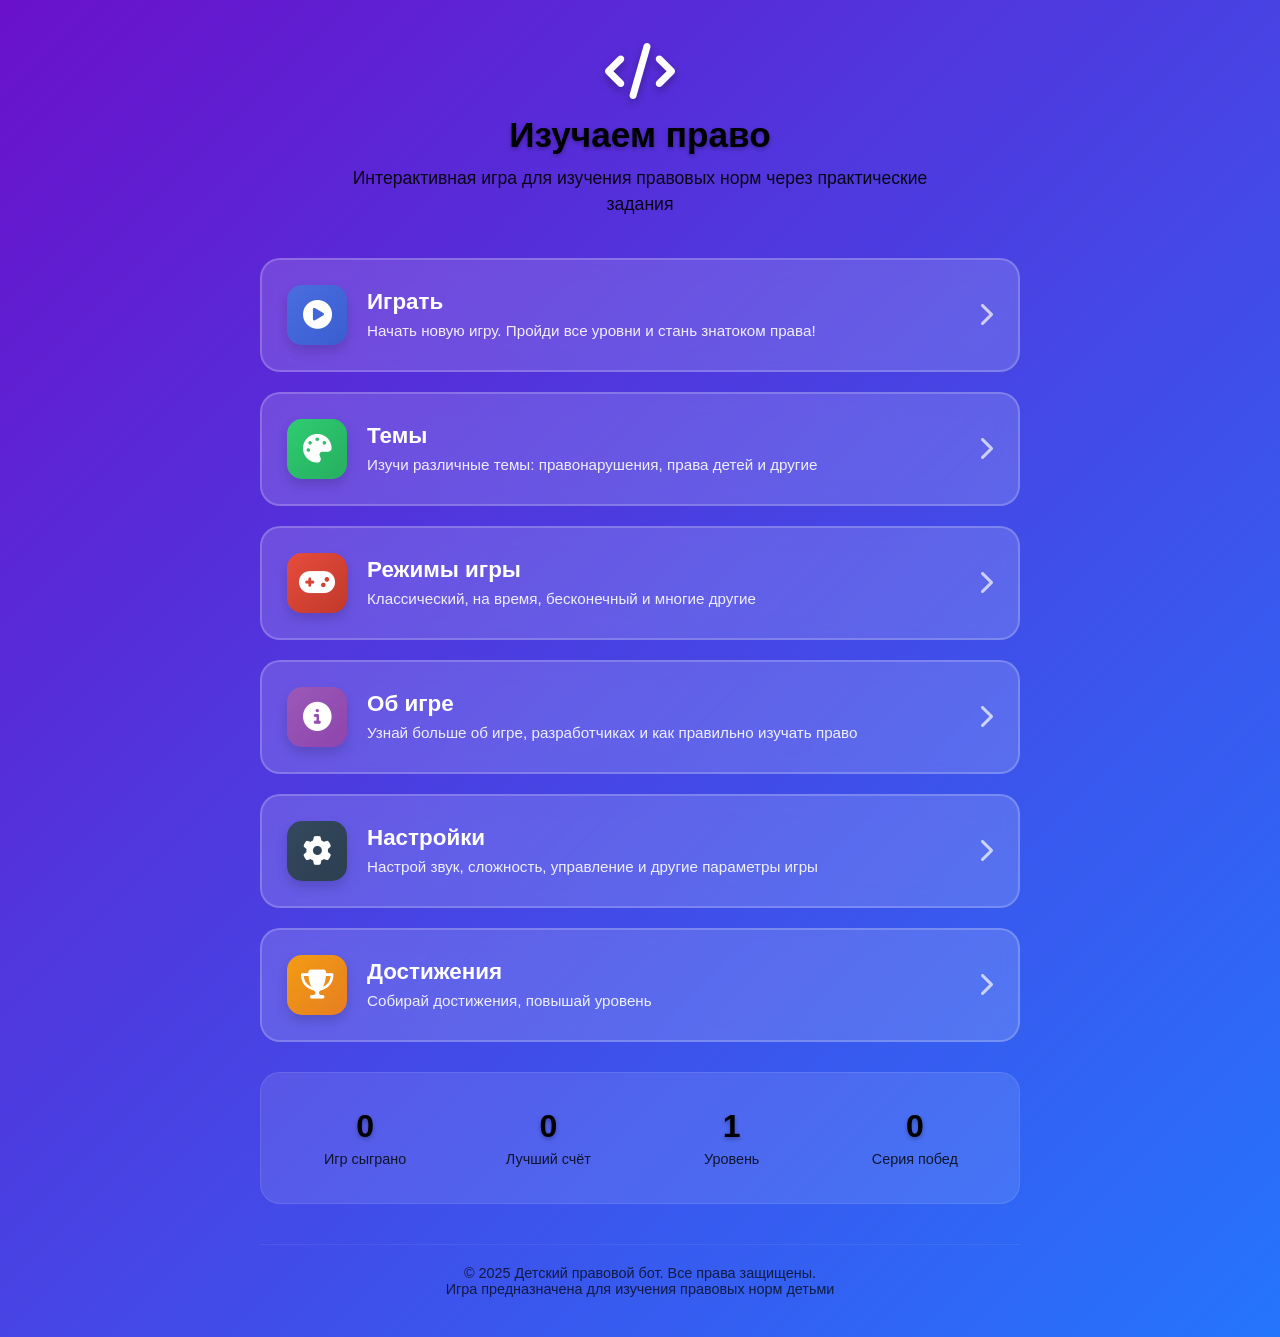
==== index.html @ 8e8e1dc5 "вроде объеденил стили" ====
<!DOCTYPE html>
<html lang="ru">
<head>
    <meta charset="UTF-8">
    <meta name="viewport" content="width=device-width, initial-scale=1.0">
    <title>Изучаем право - Главная</title>
    <link rel="stylesheet" href="https://cdnjs.cloudflare.com/ajax/libs/font-awesome/6.4.0/css/all.min.css">
    <link rel="stylesheet" href="styles.css">
</head>
<body>
    <div class="container">
        <div class="header">
            <div class="logo pulse">
                <i class="fas fa-code"></i>
            </div>
            <h1>Изучаем право</h1>
            <p>Интерактивная игра для изучения правовых норм через практические задания</p>
        </div>

        <div class="menu">
            <a href="game.html" class="menu-btn">
                <div class="btn-icon">
                    <i class="fas fa-play-circle"></i>
                </div>
                <div class="btn-content">
                    <span class="btn-title">Играть</span>
                    <span class="btn-description">Начать новую игру. Пройди все уровни и стань знатоком права!</span>
                </div>
                <div class="btn-arrow">
                    <i class="fas fa-chevron-right"></i>
                </div>
            </a>
            
            <a href=".html" class="menu-btn">
                <div class="btn-icon" style="background: linear-gradient(135deg, #2ecc71, #27ae60);">
                    <i class="fas fa-palette"></i>
                </div>
                <div class="btn-content">
                    <span class="btn-title">Темы</span>
                    <span class="btn-description">Изучи различные темы: правонарушения, права детей и другие</span>
                </div>
                <div class="btn-arrow">
                    <i class="fas fa-chevron-right"></i>
                </div>
            </a>
            
            <a href=".html" class="menu-btn">
                <div class="btn-icon" style="background: linear-gradient(135deg, #e74c3c, #c0392b);">
                    <i class="fas fa-gamepad"></i>
                </div>
                <div class="btn-content">
                    <span class="btn-title">Режимы игры</span>
                    <span class="btn-description">Классический, на время, бесконечный и многие другие</span>
                </div>
                <div class="btn-arrow">
                    <i class="fas fa-chevron-right"></i>
                </div>
            </a>
            
            <a href=".html" class="menu-btn">
                <div class="btn-icon" style="background: linear-gradient(135deg, #9b59b6, #8e44ad);">
                    <i class="fas fa-info-circle"></i>
                </div>
                <div class="btn-content">
                    <span class="btn-title">Об игре</span>
                    <span class="btn-description">Узнай больше об игре, разработчиках и как правильно изучать право</span>
                </div>
                <div class="btn-arrow">
                    <i class="fas fa-chevron-right"></i>
                </div>
            </a>
            
            <a href=".html" class="menu-btn">
                <div class="btn-icon" style="background: linear-gradient(135deg, #34495e, #2c3e50);">
                    <i class="fas fa-cog"></i>
                </div>
                <div class="btn-content">
                    <span class="btn-title">Настройки</span>
                    <span class="btn-description">Настрой звук, сложность, управление и другие параметры игры</span>
                </div>
                <div class="btn-arrow">
                    <i class="fas fa-chevron-right"></i>
                </div>
            </a>
            
            <a href=".html" class="menu-btn">
                <div class="btn-icon" style="background: linear-gradient(135deg, #f39c12, #e67e22);">
                    <i class="fas fa-trophy"></i>
                </div>
                <div class="btn-content">
                    <span class="btn-title">Достижения</span>
                    <span class="btn-description">Собирай достижения, повышай уровень</span>
                </div>
                <div class="btn-arrow">
                    <i class="fas fa-chevron-right"></i>
                </div>
            </a>
        </div>
                
        <div class="user-stats">
            <div class="stat-item">
                <span class="stat-number" id="totalGames">0</span>
                <span class="stat-label">Игр сыграно</span>
            </div>
            <div class="stat-item">
                <span class="stat-number" id="bestScore">0</span>
                <span class="stat-label">Лучший счёт</span>
            </div>
            <div class="stat-item">
                <span class="stat-number" id="level">1</span>
                <span class="stat-label">Уровень</span>
            </div>
            <div class="stat-item">
                <span class="stat-number" id="streak">0</span>
                <span class="stat-label">Серия побед</span>
            </div>
        </div>

        <div class="footer">
            <p>© 2025 Детский правовой бот. Все права защищены.</p>
            <p>Игра предназначена для изучения правовых норм детьми</p>
        </div>
    </div>

    <script>
        document.addEventListener('DOMContentLoaded', function() {
            // Загрузка статистики из localStorage
            const totalGames = localStorage.getItem('totalGames') || 0;
            const bestScore = localStorage.getItem('bestScore') || 0;
            const level = localStorage.getItem('level') || 1;
            const streak = localStorage.getItem('streak') || 0;
            
            document.getElementById('totalGames').textContent = totalGames;
            document.getElementById('bestScore').textContent = bestScore;
            document.getElementById('level').textContent = level;
            document.getElementById('streak').textContent = streak;

            const menuBtns = document.querySelectorAll('.menu-btn');
            menuBtns.forEach(btn => {
                btn.addEventListener('click', function(e) {
                    this.style.transform = 'scale(0.98)';
                    setTimeout(() => {
                        this.style.transform = '';
                    }, 200);
                });
            });
            
            // Плавное появление элементов
            const animateOnScroll = () => {
                const elements = document.querySelectorAll('.menu-btn, .stat-item');
                elements.forEach((element, index) => {
                    const elementTop = element.getBoundingClientRect().top;
                    const elementVisible = 150;
                    
                    if (elementTop < window.innerHeight - elementVisible) {
                        element.style.opacity = "1";
                        element.style.transform = "translateY(0)";
                    }
                });
            };
            
            // Изначально скрываем элементы
            const menuItems = document.querySelectorAll('.menu-btn, .stat-item');
            menuItems.forEach(item => {
                item.style.opacity = "0";
                item.style.transform = "translateY(20px)";
                item.style.transition = "opacity 0.6s ease, transform 0.6s ease";
            });
            
            window.addEventListener("scroll", animateOnScroll);
            // Первый запуск
            animateOnScroll();
            
            // Запускаем анимацию через небольшое время для гарантии отображения
            setTimeout(animateOnScroll, 100);
            
            // Добавляем интерактивность для статистики
            const statItems = document.querySelectorAll('.stat-item');
            statItems.forEach(item => {
                item.addEventListener('click', function() {
                    const label = this.querySelector('.stat-label').textContent;
                    const value = this.querySelector('.stat-number').textContent;
                    
                    // Временное уведомление
                    const originalBg = this.style.background;
                    this.style.background = 'rgba(255, 255, 255, 0.3)';
                    
                    setTimeout(() => {
                        this.style.background = originalBg;
                    }, 300);
                });
            });
            
            // Имитация загрузки данных
            setTimeout(() => {
                // Обновляем статистику, если есть сохранённые данные
                const savedData = JSON.parse(localStorage.getItem('gameData') || '{}');
                if (savedData.totalGames) {
                    document.getElementById('totalGames').textContent = savedData.totalGames;
                }
                if (savedData.bestScore) {
                    document.getElementById('bestScore').textContent = savedData.bestScore;
                }
            }, 500);
        });
    </script>
</body>
</html>
---- styles.css ----
* {
    margin: 0;
    padding: 0;
    box-sizing: border-box;
    -webkit-tap-highlight-color: transparent;
}

body {
    background: linear-gradient(135deg, #6a11cb 0%, #2575fc 100%);
    min-height: 100vh;
    font-family: 'Segoe UI', Tahoma, Geneva, Verdana, sans-serif;
    overflow-x: hidden;
    touch-action: manipulation;
}

.main-body {
    color: white;
    padding: 20px;
}

.game-body {
    color: #333;
}

.container {
    max-width: 800px;
    margin: 0 auto;
    padding: 20px;
    width: 100%;
    animation: fadeIn 0.8s ease-out;
}

.game-container {
    background: white;
    border-radius: 20px;
    padding: 20px;
    padding-bottom: 100px;
    position: relative;
    min-height: 100vh;
}

@media (min-width: 768px) {
    .game-container {
        max-width: 800px;
        margin: 20px auto;
        min-height: auto;
        box-shadow: 0 10px 30px rgba(0,0,0,0.2);
        padding: 30px;
        padding-bottom: 100px;
    }
    
    .container {
        padding: 20px;
    }
}

.header {
    text-align: center;
    margin-bottom: 40px;
    padding-top: 20px;
}

.game-header {
    margin-bottom: 20px;
    padding-bottom: 15px;
    border-bottom: 2px solid #e0e0e0;
}

.logo {
    font-size: 3.5rem;
    margin-bottom: 10px;
    color: white;
    text-shadow: 0 4px 8px rgba(0,0,0,0.3);
}

.header h1 {
    font-size: 2.2rem;
    margin-bottom: 10px;
    text-shadow: 0 2px 4px rgba(0,0,0,0.3);
}

.game-header h1 {
    color: #2c3e50;
    margin-bottom: 8px;
    font-size: 1.6rem;
    display: flex;
    align-items: center;
    justify-content: center;
    gap: 10px;
    text-shadow: none;
}

.header p {
    font-size: 1.1rem;
    opacity: 0.9;
    max-width: 600px;
    margin: 0 auto;
    line-height: 1.5;
}

.subtitle {
    font-size: 1.1rem;
    opacity: 0.9;
    max-width: 600px;
    margin: 0 auto;
    line-height: 1.5;
}

.menu {
    display: grid;
    gap: 20px;
    margin: 30px 0;
}

.menu-btn {
    background: rgba(255, 255, 255, 0.15);
    backdrop-filter: blur(10px);
    border: 2px solid rgba(255, 255, 255, 0.2);
    border-radius: 20px;
    padding: 25px;
    display: flex;
    align-items: center;
    gap: 20px;
    cursor: pointer;
    transition: all 0.3s ease;
    color: white;
    text-decoration: none;
    text-align: left;
}

.menu-btn:hover {
    background: rgba(255, 255, 255, 0.25);
    transform: translateY(-5px);
    box-shadow: 0 10px 25px rgba(0,0,0,0.2);
    border-color: rgba(255, 255, 255, 0.4);
}

.menu-btn:active {
    transform: translateY(-2px);
}

.btn-icon {
    width: 60px;
    height: 60px;
    background: linear-gradient(135deg, #4a6ee0, #3a5ed0);
    border-radius: 15px;
    display: flex;
    align-items: center;
    justify-content: center;
    font-size: 1.8rem;
    flex-shrink: 0;
    box-shadow: 0 6px 12px rgba(0,0,0,0.15);
}

.btn-content {
    flex-grow: 1;
}

.btn-title {
    font-size: 1.4rem;
    font-weight: 600;
    margin-bottom: 5px;
    display: block;
}

.btn-description {
    font-size: 0.95rem;
    opacity: 0.9;
    line-height: 1.4;
}

.btn-arrow {
    font-size: 1.5rem;
    opacity: 0.7;
    transition: transform 0.3s;
}

.menu-btn:hover .btn-arrow {
    transform: translateX(5px);
    opacity: 1;
}

.user-stats {
    background: rgba(255, 255, 255, 0.1);
    border-radius: 20px;
    padding: 20px;
    margin: 30px 0;
    display: grid;
    grid-template-columns: repeat(auto-fit, minmax(150px, 1fr));
    gap: 15px;
    border: 1px solid rgba(255, 255, 255, 0.1);
}

.stats {
    display: flex;
    justify-content: space-between;
    background: linear-gradient(135deg, #667eea 0%, #764ba2 100%);
    color: white;
    padding: 15px;
    border-radius: 12px;
    margin-bottom: 20px;
    box-shadow: 0 4px 12px rgba(0,0,0,0.1);
}

.stat-item {
    text-align: center;
    flex: 1;
    padding: 15px;
}

.game-stats .stat-item {
    padding: 0;
}

.stat-number {
    font-size: 2rem;
    font-weight: bold;
    display: block;
    margin-bottom: 5px;
    text-shadow: 0 2px 4px rgba(0,0,0,0.3);
}

.game-stats .number {
    font-size: 1.5rem;
    font-weight: bold;
    display: block;
}

.stat-label {
    font-size: 0.9rem;
    opacity: 0.8;
}

.game-stats .label {
    font-size: 0.9rem;
    opacity: 0.8;
}

.question-block {
    background: #f8f9fa;
    padding: 20px;
    border-radius: 15px;
    margin-bottom: 20px;
    border: 2px solid #e0e0e0;
    min-height: 250px;
}

.question-text {
    font-size: 1.2rem;
    margin-bottom: 25px;
    line-height: 1.4;
    color: #2c3e50;
    font-weight: 600;
}

.options-container {
    display: flex;
    flex-direction: column;
    gap: 12px;
}

.option-btn {
    background: white;
    border: 2px solid #ddd;
    border-radius: 12px;
    padding: 16px;
    cursor: pointer;
    transition: all 0.2s;
    display: flex;
    align-items: center;
    gap: 12px;
    font-size: 1rem;
    text-align: left;
    width: 100%;
}

.option-btn:active {
    transform: scale(0.98);
}

.option-btn.selected {
    border-color: #2ecc71;
    background: #e8f8ef;
}

.option-number {
    background: #4a6ee0;
    color: white;
    width: 32px;
    height: 32px;
    border-radius: 50%;
    display: flex;
    align-items: center;
    justify-content: center;
    font-weight: bold;
    flex-shrink: 0;
}

.checkbox {
    width: 24px;
    height: 24px;
    border: 2px solid #4a6ee0;
    border-radius: 6px;
    display: flex;
    align-items: center;
    justify-content: center;
    flex-shrink: 0;
}

.checkbox.checked::after {
    content: '✓';
    color: #4a6ee0;
    font-weight: bold;
}

.matching-container {
    display: flex;
    flex-direction: column;
    gap: 15px;
    margin: 20px 0;
}

.matching-row {
    display: flex;
    align-items: center;
    gap: 10px;
    flex-wrap: wrap;
}

.matching-term {
    flex: 1;
    min-width: 130px;
    background: #4a6ee0;
    color: white;
    padding: 12px;
    border-radius: 10px;
    text-align: center;
    font-weight: bold;
}

.matching-select {
    flex: 1;
    min-width: 130px;
    padding: 12px;
    border: 2px solid #4a6ee0;
    border-radius: 10px;
    font-size: 0.95rem;
    background: white;
}

.sequence-container {
    display: flex;
    flex-direction: column;
    gap: 10px;
    margin: 20px 0;
}

.sequence-item {
    background: white;
    border: 2px solid #f39c12;
    border-radius: 12px;
    padding: 15px;
    display: flex;
    align-items: center;
    gap: 15px;
    font-size: 1rem;
}

.seq-buttons {
    display: flex;
    gap: 8px;
    margin-left: auto;
}

.seq-btn {
    width: 36px;
    height: 36px;
    border: none;
    border-radius: 50%;
    background: #4a6ee0;
    color: white;
    font-size: 1rem;
    cursor: pointer;
}

.seq-btn:disabled {
    background: #ddd;
    cursor: not-allowed;
}

.code-blanks {
    background: #f5f5f5;
    border-radius: 12px;
    padding: 20px;
    margin: 20px 0;
    border: 2px dashed #4a6ee0;
    font-family: 'Courier New', monospace;
    font-size: 1rem;
    line-height: 1.6;
}

.blank {
    display: inline-block;
    min-width: 80px;
    padding: 6px 10px;
    margin: 0 4px;
    border: 2px dashed #999;
    border-radius: 6px;
    background: white;
    cursor: pointer;
    text-align: center;
    font-weight: 500;
}

.blank.filled {
    border: 2px solid #4a6ee0;
    background: #f0f4ff;
}

.blank-options {
    display: flex;
    flex-wrap: wrap;
    gap: 8px;
    margin-top: 20px;
}

.blank-option {
    padding: 10px 18px;
    background: white;
    border: 2px solid #4a6ee0;
    border-radius: 20px;
    cursor: pointer;
    font-size: 0.95rem;
}

.blank-option.used {
    opacity: 0.5;
    cursor: not-allowed;
}

.code-block {
    font-family: 'Courier New', monospace;
    background: #2c3e50;
    color: #ecf0f1;
    padding: 15px;
    border-radius: 8px;
    margin: 20px 0;
    overflow-x: auto;
    line-height: 1.5;
    font-size: 0.95rem;
}

.code-line {
    padding: 4px 8px;
    margin: 2px 0;
    border-radius: 4px;
    font-family: 'Courier New', monospace;
    cursor: pointer;
}

.code-line.selected {
    background: rgba(231, 76, 60, 0.2);
    border-left: 3px solid #e74c3c;
}
.program-blocks {
    display: grid;
    grid-template-columns: repeat(auto-fill, minmax(180px, 1fr));
    gap: 12px;
    margin: 20px 0;
}

.program-block {
    background: white;
    border: 2px solid #9b59b6;
    border-radius: 12px;
    padding: 15px;
    cursor: pointer;
    text-align: center;
    font-family: 'Courier New', monospace;
    font-size: 0.9rem;
    transition: all 0.2s;
}

.program-block.selected {
    border-color: #2ecc71;
    background: #e8f8ef;
}

.program-area {
    min-height: 120px;
    border: 2px dashed #9b59b6;
    border-radius: 12px;
    padding: 15px;
    margin-top: 15px;
    display: flex;
    flex-wrap: wrap;
    gap: 10px;
    align-items: flex-start;
}

.controls {
    position: fixed;
    bottom: 0;
    left: 0;
    right: 0;
    background: white;
    padding: 15px 20px;
    display: flex;
    gap: 12px;
    box-shadow: 0 -5px 20px rgba(0,0,0,0.15);
    z-index: 1000;
    border-top-left-radius: 16px;
    border-top-right-radius: 16px;
}

.btn {
    padding: 16px 24px;
    border: none;
    border-radius: 12px;
    font-size: 1rem;
    font-weight: 600;
    cursor: pointer;
    transition: all 0.2s;
    display: flex;
    align-items: center;
    justify-content: center;
    gap: 8px;
    flex: 1;
}

.btn:active {
    transform: scale(0.98);
}

.btn-check {
    background: linear-gradient(135deg, #4a6ee0, #3a5ed0);
    color: white;
}

.btn-next {
    background: linear-gradient(135deg, #2ecc71, #27ae60);
    color: white;
}

.btn-hint {
    background: linear-gradient(135deg, #f39c12, #e67e22);
    color: white;
}

.result-message {
    position: fixed;
    top: 50%;
    left: 50%;
    transform: translate(-50%, -50%);
    background: rgba(0, 0, 0, 0.9);
    color: white;
    padding: 25px 35px;
    border-radius: 20px;
    font-size: 1.3rem;
    font-weight: bold;
    text-align: center;
    z-index: 2000;
    display: none;
    box-shadow: 0 10px 30px rgba(0,0,0,0.3);
    animation: popIn 0.3s ease-out;
}

.result-message.correct {
    background: linear-gradient(135deg, #2ecc71, #27ae60);
}

.result-message.incorrect {
    background: linear-gradient(135deg, #e74c3c, #c0392b);
}

.footer {
    text-align: center;
    margin-top: 40px;
    padding: 20px;
    font-size: 0.9rem;
    opacity: 0.7;
    border-top: 1px solid rgba(255, 255, 255, 0.1);
}

.language-selector {
    position: absolute;
    top: 20px;
    right: 20px;
}

.lang-btn {
    background: rgba(255, 255, 255, 0.1);
    border: 1px solid rgba(255, 255, 255, 0.2);
    color: white;
    padding: 8px 15px;
    border-radius: 10px;
    cursor: pointer;
    font-size: 0.9rem;
    transition: all 0.3s;
}

.lang-btn:hover {
    background: rgba(255, 255, 255, 0.2);
}

@keyframes fadeIn {
    from { opacity: 0; transform: translateY(20px); }
    to { opacity: 1; transform: translateY(0); }
}

@keyframes pulse {
    0% { transform: scale(1); }
    50% { transform: scale(1.05); }
    100% { transform: scale(1); }
}

@keyframes popIn {
    from {
        opacity: 0;
        transform: translate(-50%, -50%) scale(0.8);
    }
    to {
        opacity: 1;
        transform: translate(-50%, -50%) scale(1);
    }
}

.pulse {
    animation: pulse 2s infinite;
}

.fade-in {
    animation: fadeIn 0.4s ease-out;
}

@media (max-width: 768px) {
    .container {
        padding: 10px;
    }
    
    .game-container {
        padding-bottom: 120px;
    }
    
    .header h1 {
        font-size: 1.8rem;
    }
    
    .menu-btn {
        padding: 20px;
        flex-direction: column;
        text-align: center;
        gap: 15px;
    }
    
    .btn-icon {
        width: 70px;
        height: 70px;
        font-size: 2rem;
    }
    
    .btn-content {
        text-align: center;
    }
    
    .btn-arrow {
        display: none;
    }
    
    .user-stats {
        grid-template-columns: 1fr;
    }
    
    .language-selector {
        position: relative;
        top: 0;
        right: 0;
        text-align: center;
        margin-bottom: 20px;
    }
    
    .controls {
        padding: 12px 15px;
    }
    
    .btn {
        padding: 14px 20px;
        font-size: 0.95rem;
    }
    
    .matching-row {
        flex-direction: column;
        align-items: stretch;
    }
    
    .matching-term, .matching-select {
        width: 100%;
    }
    
    @media (min-width: 768px) {
        .controls {
            position: fixed;
            bottom: 20px;
            left: 50%;
            transform: translateX(-50%);
            width: 90%;
            max-width: 760px;
            border-radius: 16px;
        }
    }
}

@media (max-width: 480px) {
    .header h1 {
        font-size: 1.5rem;
    }
    
    .menu-btn {
        padding: 15px;
    }
    
    .btn-icon {
        width: 60px;
        height: 60px;
        font-size: 1.5rem;
    }
    
    .controls {
        flex-direction: column;
        gap: 10px;
        padding: 15px;
    }
    
    .btn {
        width: 100%;
    }
}
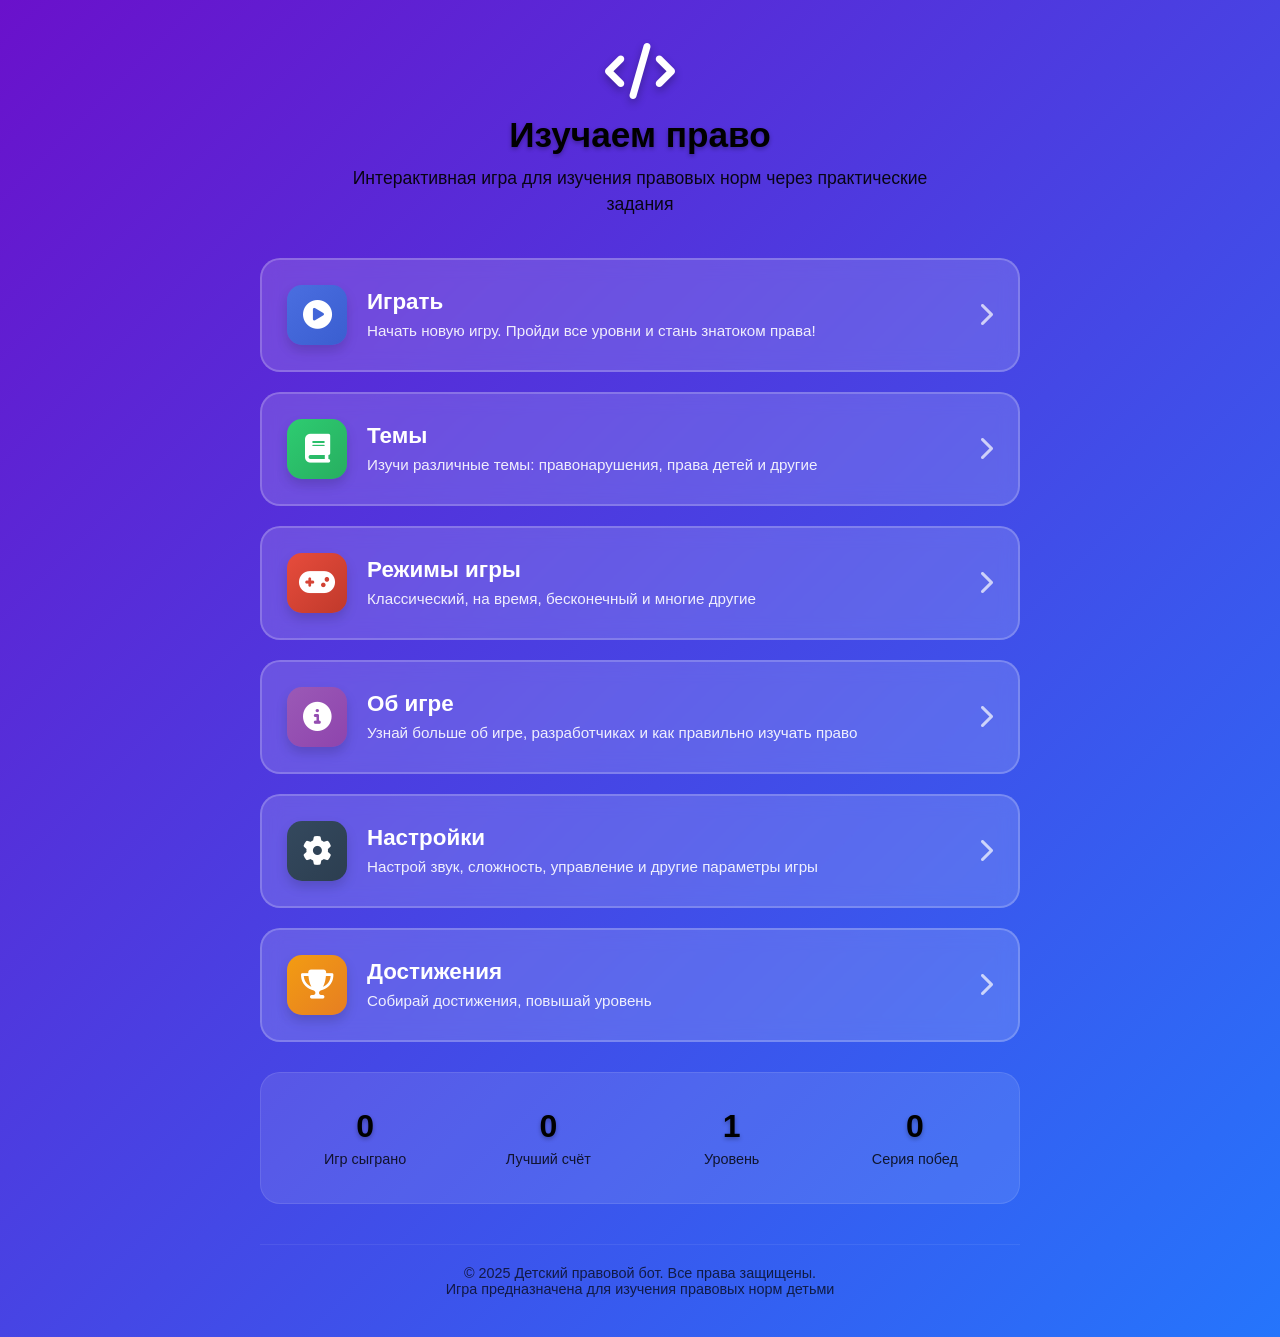
==== commit c9f0e2a7: "icon" ====
--- a/index.html
+++ b/index.html
@@ -33,7 +33,7 @@
             
             <a href=".html" class="menu-btn">
                 <div class="btn-icon" style="background: linear-gradient(135deg, #2ecc71, #27ae60);">
-                    <i class="fas fa-palette"></i>
+                    <i class="fas fa-book"></i>
                 </div>
                 <div class="btn-content">
                     <span class="btn-title">Темы</span>
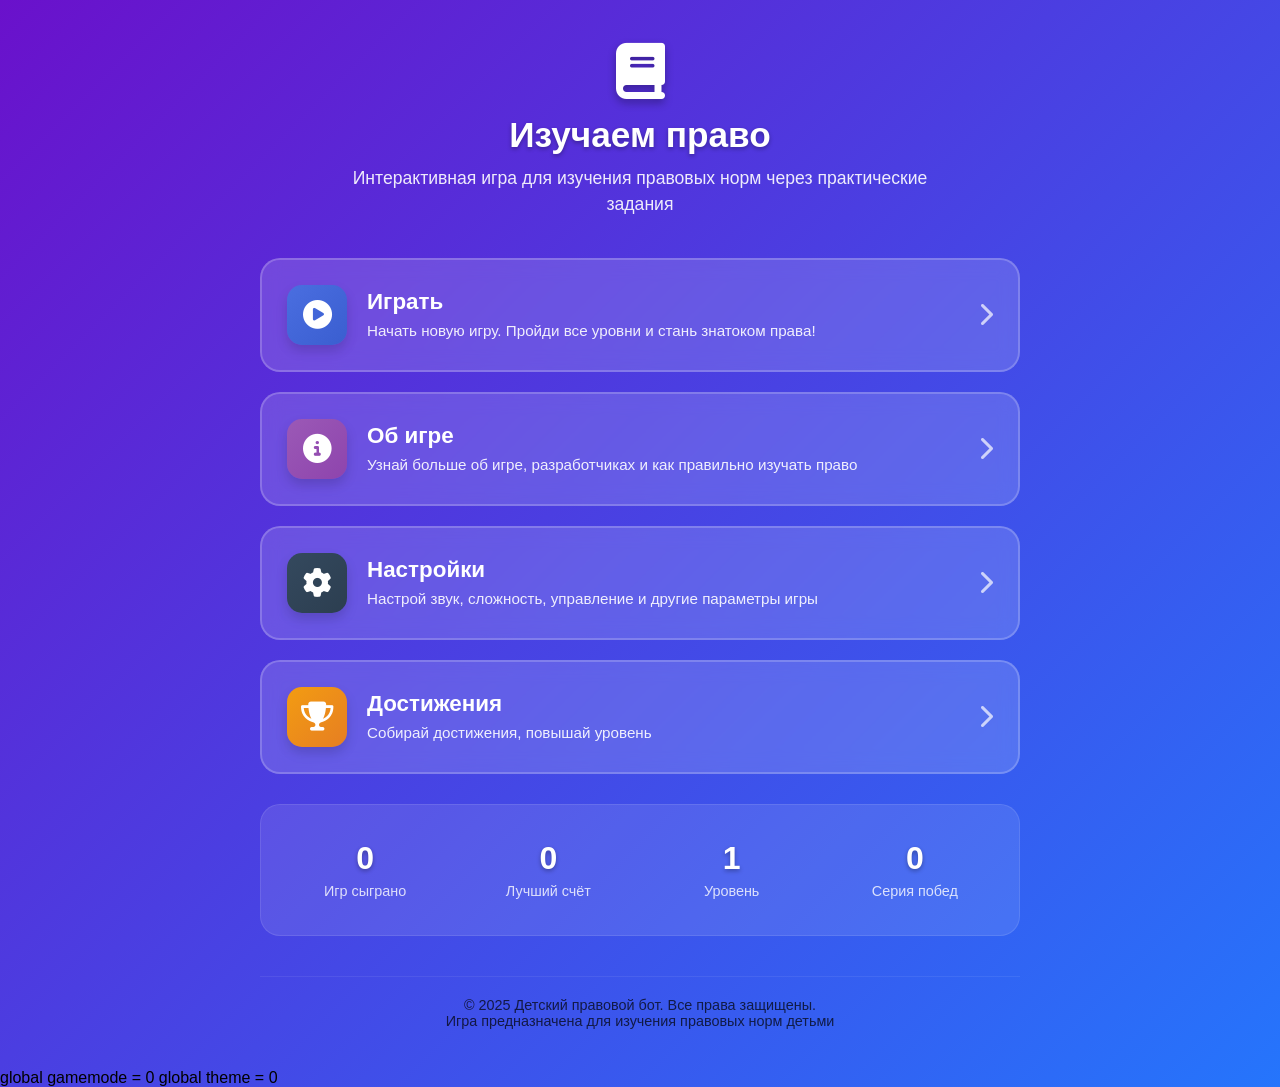
==== commit 80b77d16: "x" ====
--- a/index.html
+++ b/index.html
@@ -11,14 +11,14 @@
     <div class="container">
         <div class="header">
             <div class="logo pulse">
-                <i class="fas fa-code"></i>
+                <i class="fas fa-book"></i>
             </div>
             <h1>Изучаем право</h1>
             <p>Интерактивная игра для изучения правовых норм через практические задания</p>
         </div>
 
         <div class="menu">
-            <a href="game.html" class="menu-btn">
+            <a href="gamemode.html" class="menu-btn">
                 <div class="btn-icon">
                     <i class="fas fa-play-circle"></i>
                 </div>
@@ -30,33 +30,7 @@
                     <i class="fas fa-chevron-right"></i>
                 </div>
             </a>
-            
-            <a href=".html" class="menu-btn">
-                <div class="btn-icon" style="background: linear-gradient(135deg, #2ecc71, #27ae60);">
-                    <i class="fas fa-book"></i>
-                </div>
-                <div class="btn-content">
-                    <span class="btn-title">Темы</span>
-                    <span class="btn-description">Изучи различные темы: правонарушения, права детей и другие</span>
-                </div>
-                <div class="btn-arrow">
-                    <i class="fas fa-chevron-right"></i>
-                </div>
-            </a>
-            
-            <a href=".html" class="menu-btn">
-                <div class="btn-icon" style="background: linear-gradient(135deg, #e74c3c, #c0392b);">
-                    <i class="fas fa-gamepad"></i>
-                </div>
-                <div class="btn-content">
-                    <span class="btn-title">Режимы игры</span>
-                    <span class="btn-description">Классический, на время, бесконечный и многие другие</span>
-                </div>
-                <div class="btn-arrow">
-                    <i class="fas fa-chevron-right"></i>
-                </div>
-            </a>
-            
+
             <a href=".html" class="menu-btn">
                 <div class="btn-icon" style="background: linear-gradient(135deg, #9b59b6, #8e44ad);">
                     <i class="fas fa-info-circle"></i>
@@ -97,7 +71,7 @@
             </a>
         </div>
                 
-        <div class="user-stats">
+        <div class="user-stats" style="color: white;">
             <div class="stat-item">
                 <span class="stat-number" id="totalGames">0</span>
                 <span class="stat-label">Игр сыграно</span>
@@ -205,4 +179,7 @@
         });
     </script>
 </body>
-</html>+</html>
+
+global gamemode = 0
+global theme = 0
--- a/styles.css
+++ b/styles.css
@@ -74,6 +74,7 @@
 }
 
 .header h1 {
+    color: white;
     font-size: 2.2rem;
     margin-bottom: 10px;
     text-shadow: 0 2px 4px rgba(0,0,0,0.3);
@@ -96,6 +97,7 @@
     max-width: 600px;
     margin: 0 auto;
     line-height: 1.5;
+    color: white;
 }
 
 .subtitle {
@@ -136,6 +138,38 @@
 }
 
 .menu-btn:active {
+    transform: translateY(-2px);
+}
+.gamemode-menu {
+    display: grid;
+    gap: 20px;
+    margin: 30px 0;
+}
+
+.gamemode-menu-btn {
+    background: rgba(255, 255, 255, 0.15);
+    backdrop-filter: blur(10px);
+    border: 2px solid rgba(255, 255, 255, 0.2);
+    border-radius: 20px;
+    padding: 25px;
+    display: flex;
+    align-items: center;
+    gap: 20px;
+    cursor: pointer;
+    transition: all 0.3s ease;
+    color: white;
+    text-decoration: none;
+    text-align: left;
+}
+
+.gamemode-menu-btn:hover {
+    background: rgba(255, 255, 255, 0.25);
+    transform: translateY(-5px);
+    box-shadow: 0 10px 25px rgba(0,0,0,0.2);
+    border-color: rgba(255, 255, 255, 0.4);
+}
+
+.gamemode-menu-btn:active {
     transform: translateY(-2px);
 }
 
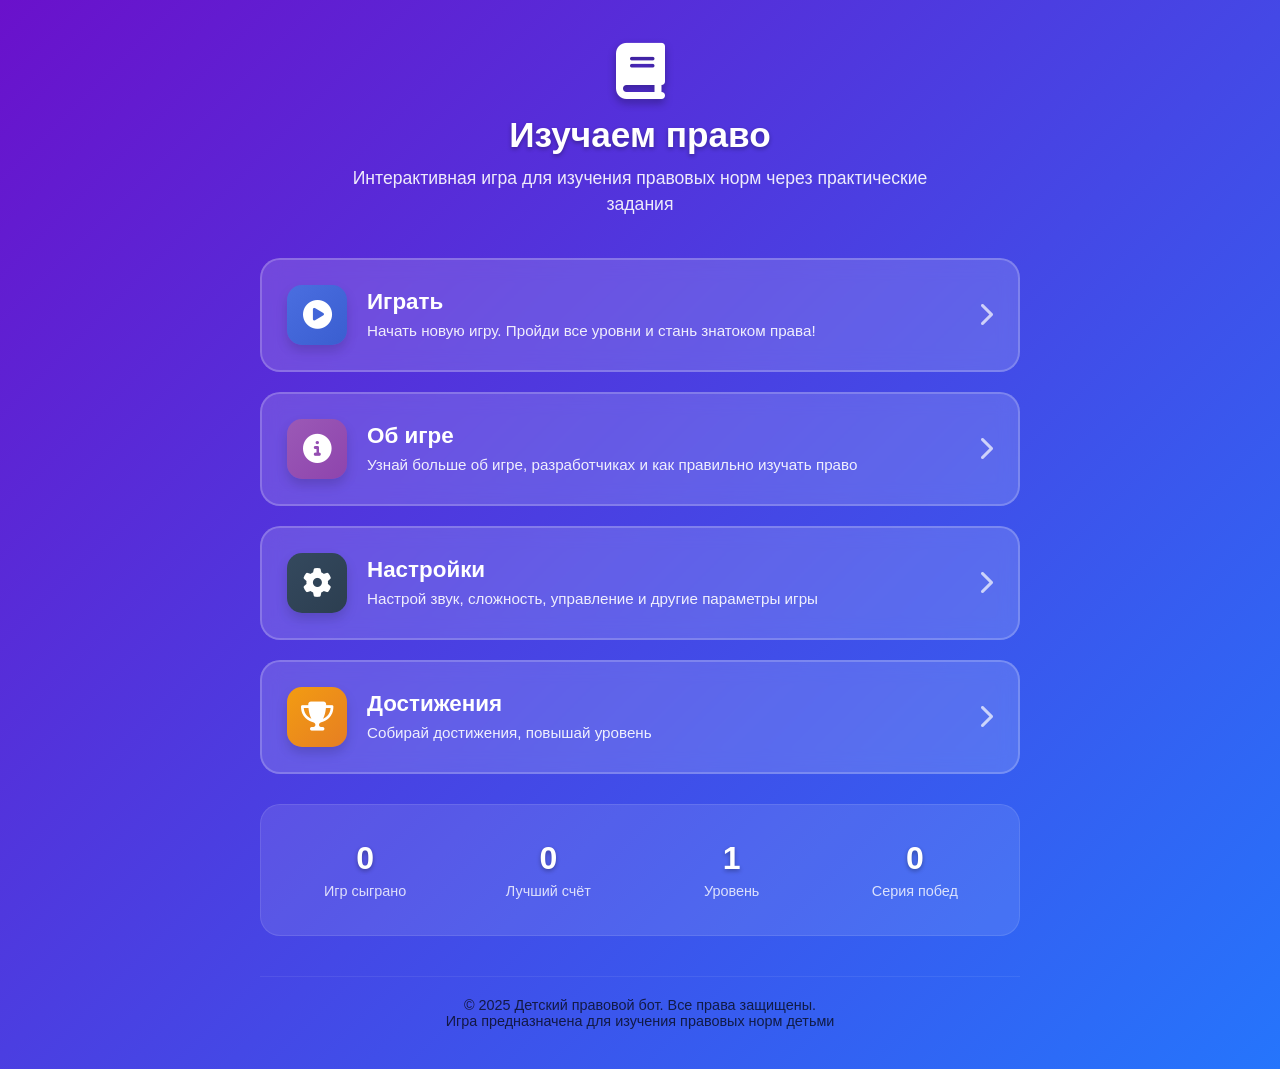
==== commit 2b99af6d: "сделал выбор тем и режима игры" ====
--- a/index.html
+++ b/index.html
@@ -180,6 +180,3 @@
     </script>
 </body>
 </html>
-
-global gamemode = 0
-global theme = 0
--- a/styles.css
+++ b/styles.css
@@ -212,6 +212,155 @@
 .menu-btn:hover .btn-arrow {
     transform: translateX(5px);
     opacity: 1;
+}
+
+.themes-menu {
+    display: grid;
+    grid-template-columns: repeat(auto-fill, minmax(350px, 1fr));
+    gap: 15px;
+    margin: 30px 0;
+    justify-content: center;
+}
+
+.theme-btn {
+    background: rgb(133 178 255 / 39%);
+    backdrop-filter: blur(10px);
+    border: 2px solid rgba(255, 255, 255, 0.2);
+    border-radius: 20px;
+    padding: 20px;
+    display: flex;
+    align-items: center;
+    gap: 15px;
+    cursor: pointer;
+    transition: all 0.3s ease;
+    color: white;
+    text-decoration: none;
+    text-align: left;
+    max-width: 400px;
+    margin: 0 auto;
+    width: 100%;
+}
+
+.theme-btn:hover {
+    background: rgba(255, 255, 255, 0.25);
+    transform: translateY(-3px);
+    box-shadow: 0 8px 20px rgba(0,0,0,0.2);
+    border-color: rgba(255, 255, 255, 0.4);
+}
+
+.theme-btn:active {
+    transform: translateY(-1px);
+}
+
+.theme-icon {
+    width: 50px;
+    height: 50px;
+    border-radius: 12px;
+    display: flex;
+    align-items: center;
+    justify-content: center;
+    font-size: 1.5rem;
+    flex-shrink: 0;
+    box-shadow: 0 4px 8px rgba(0,0,0,0.15);
+}
+
+.theme-content {
+    flex-grow: 1;
+    min-width: 0; 
+}
+
+.theme-title {
+    font-size: 1.2rem;
+    font-weight: 600;
+    margin-bottom: 4px;
+    display: block;
+    color: rgb(0, 0, 0);
+    white-space: nowrap;
+    overflow: hidden;
+    text-overflow: ellipsis;
+}
+
+.theme-description {
+    font-size: 0.85rem;
+    opacity: 0.9;
+    line-height: 1.3;
+    color: rgba(0, 0, 0, 0.9);
+    display: -webkit-box;
+    -webkit-box-orient: vertical;
+    overflow: hidden;
+}
+
+.theme-arrow {
+    font-size: 1.2rem;
+    opacity: 0.7;
+    transition: transform 0.3s;
+    color: rgb(0, 0, 0);
+    flex-shrink: 0;
+}
+
+.theme-btn:hover .theme-arrow {
+    transform: translateX(3px);
+    opacity: 1;
+}
+
+/* Адаптивность для тем */
+@media (max-width: 768px) {
+    .themes-menu {
+        grid-template-columns: 1fr;
+        gap: 12px;
+    }
+    
+    .theme-btn {
+        padding: 15px;
+        max-width: 100%;
+        gap: 12px;
+    }
+    
+    .theme-icon {
+        width: 45px;
+        height: 45px;
+        font-size: 1.3rem;
+    }
+    
+    .theme-title {
+        font-size: 1.1rem;
+    }
+    
+    .theme-description {
+        font-size: 0.8rem;
+    }
+}
+
+@media (max-width: 480px) {
+    .theme-btn {
+        padding: 12px;
+        gap: 10px;
+    }
+    
+    .theme-icon {
+        width: 40px;
+        height: 40px;
+        font-size: 1.2rem;
+    }
+    
+    .theme-title {
+        font-size: 1rem;
+    }
+    
+    .theme-description {
+        font-size: 0.75rem;
+        line-height: 1.2;
+    }
+    
+    .theme-arrow {
+        font-size: 1rem;
+    }
+}
+@media (min-width: 1200px) {
+    .themes-menu {
+        max-width: 1200px;
+        margin: 30px auto;
+    }
 }
 
 .user-stats {
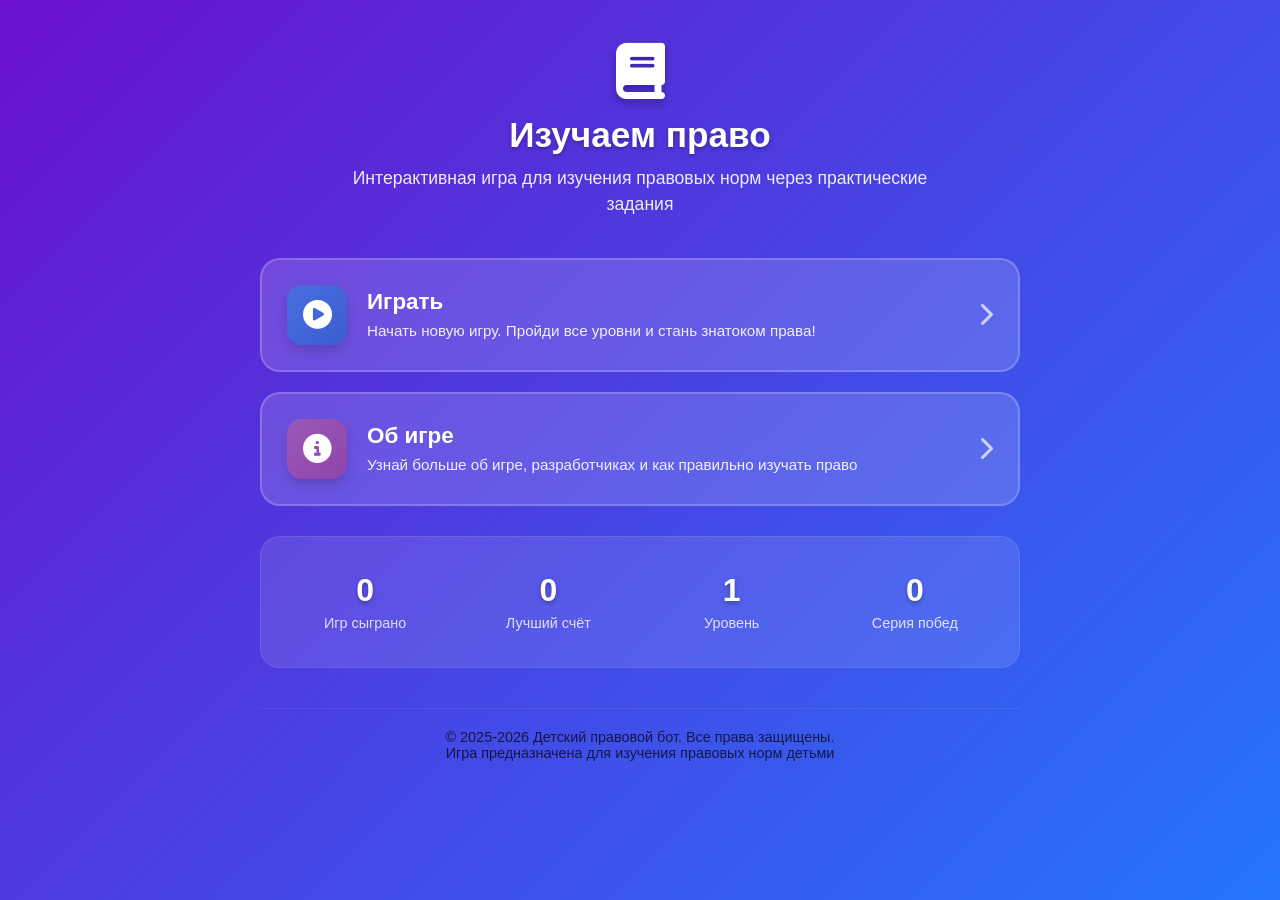
==== commit bb80b61a: "изменения для выставки в сайте" ====
--- a/index.html
+++ b/index.html
@@ -5,7 +5,7 @@
     <meta name="viewport" content="width=device-width, initial-scale=1.0">
     <title>Изучаем право - Главная</title>
     <link rel="stylesheet" href="https://cdnjs.cloudflare.com/ajax/libs/font-awesome/6.4.0/css/all.min.css">
-    <link rel="stylesheet" href="styles.css">
+    <link rel="stylesheet" href="html/styles.css">
 </head>
 <body>
     <div class="container">
@@ -18,7 +18,7 @@
         </div>
 
         <div class="menu">
-            <a href="gamemode.html" class="menu-btn">
+            <a href="html/gamemode.html" class="menu-btn">
                 <div class="btn-icon">
                     <i class="fas fa-play-circle"></i>
                 </div>
@@ -31,7 +31,7 @@
                 </div>
             </a>
 
-            <a href=".html" class="menu-btn">
+            <a href="html/info.html" class="menu-btn">
                 <div class="btn-icon" style="background: linear-gradient(135deg, #9b59b6, #8e44ad);">
                     <i class="fas fa-info-circle"></i>
                 </div>
@@ -44,7 +44,7 @@
                 </div>
             </a>
             
-            <a href=".html" class="menu-btn">
+            <!--<a href="html/settings.html" class="menu-btn">
                 <div class="btn-icon" style="background: linear-gradient(135deg, #34495e, #2c3e50);">
                     <i class="fas fa-cog"></i>
                 </div>
@@ -57,7 +57,7 @@
                 </div>
             </a>
             
-            <a href=".html" class="menu-btn">
+            <a href="html/achievements.html" class="menu-btn">
                 <div class="btn-icon" style="background: linear-gradient(135deg, #f39c12, #e67e22);">
                     <i class="fas fa-trophy"></i>
                 </div>
@@ -68,7 +68,7 @@
                 <div class="btn-arrow">
                     <i class="fas fa-chevron-right"></i>
                 </div>
-            </a>
+            </a>-->
         </div>
                 
         <div class="user-stats" style="color: white;">
@@ -91,7 +91,7 @@
         </div>
 
         <div class="footer">
-            <p>© 2025 Детский правовой бот. Все права защищены.</p>
+            <p>© 2025-2026 Детский правовой бот. Все права защищены.</p>
             <p>Игра предназначена для изучения правовых норм детьми</p>
         </div>
     </div>
@@ -119,35 +119,6 @@
                 });
             });
             
-            // Плавное появление элементов
-            const animateOnScroll = () => {
-                const elements = document.querySelectorAll('.menu-btn, .stat-item');
-                elements.forEach((element, index) => {
-                    const elementTop = element.getBoundingClientRect().top;
-                    const elementVisible = 150;
-                    
-                    if (elementTop < window.innerHeight - elementVisible) {
-                        element.style.opacity = "1";
-                        element.style.transform = "translateY(0)";
-                    }
-                });
-            };
-            
-            // Изначально скрываем элементы
-            const menuItems = document.querySelectorAll('.menu-btn, .stat-item');
-            menuItems.forEach(item => {
-                item.style.opacity = "0";
-                item.style.transform = "translateY(20px)";
-                item.style.transition = "opacity 0.6s ease, transform 0.6s ease";
-            });
-            
-            window.addEventListener("scroll", animateOnScroll);
-            // Первый запуск
-            animateOnScroll();
-            
-            // Запускаем анимацию через небольшое время для гарантии отображения
-            setTimeout(animateOnScroll, 100);
-            
             // Добавляем интерактивность для статистики
             const statItems = document.querySelectorAll('.stat-item');
             statItems.forEach(item => {
@@ -165,17 +136,6 @@
                 });
             });
             
-            // Имитация загрузки данных
-            setTimeout(() => {
-                // Обновляем статистику, если есть сохранённые данные
-                const savedData = JSON.parse(localStorage.getItem('gameData') || '{}');
-                if (savedData.totalGames) {
-                    document.getElementById('totalGames').textContent = savedData.totalGames;
-                }
-                if (savedData.bestScore) {
-                    document.getElementById('bestScore').textContent = savedData.bestScore;
-                }
-            }, 500);
         });
     </script>
 </body>
--- a/html/styles.css
+++ b/html/styles.css
@@ -0,0 +1,1220 @@
+* {
+    margin: 0;
+    padding: 0;
+    box-sizing: border-box;
+    -webkit-tap-highlight-color: transparent;
+}
+
+body {
+    background: linear-gradient(135deg, #6a11cb 0%, #2575fc 100%);
+    min-height: 100vh;
+    font-family: 'Segoe UI', Tahoma, Geneva, Verdana, sans-serif;
+    overflow-x: hidden;
+    touch-action: manipulation;
+}
+
+.main-body {
+    color: white;
+    padding: 20px;
+}
+
+.game-body {
+    color: #333;
+}
+
+.container {
+    max-width: 800px;
+    margin: 0 auto;
+    padding: 20px;
+    width: 100%;
+    animation: fadeIn 0.8s ease-out;
+}
+
+.game-container {
+    background: white;
+    border-radius: 20px;
+    padding: 20px;
+    padding-bottom: 100px;
+    position: relative;
+    min-height: 100vh;
+}
+
+@media (min-width: 768px) {
+    .game-container {
+        max-width: 800px;
+        margin: 20px auto;
+        min-height: auto;
+        box-shadow: 0 10px 30px rgba(0,0,0,0.2);
+        padding: 30px;
+        padding-bottom: 100px;
+    }
+    
+    .container {
+        padding: 20px;
+    }
+}
+
+.header {
+    text-align: center;
+    margin-bottom: 40px;
+    padding-top: 20px;
+}
+
+.game-header {
+    margin-bottom: 20px;
+    padding-bottom: 15px;
+    border-bottom: 2px solid #e0e0e0;
+}
+
+.logo {
+    font-size: 3.5rem;
+    margin-bottom: 10px;
+    color: white;
+    text-shadow: 0 4px 8px rgba(0,0,0,0.3);
+}
+
+.header h1 {
+    color: white;
+    font-size: 2.2rem;
+    margin-bottom: 10px;
+    text-shadow: 0 2px 4px rgba(0,0,0,0.3);
+}
+
+.game-header h1 {
+    color: #2c3e50;
+    margin-bottom: 8px;
+    font-size: 1.6rem;
+    display: flex;
+    align-items: center;
+    justify-content: center;
+    gap: 10px;
+    text-shadow: none;
+}
+
+.header p {
+    font-size: 1.1rem;
+    opacity: 0.9;
+    max-width: 600px;
+    margin: 0 auto;
+    line-height: 1.5;
+    color: white;
+}
+
+.subtitle {
+    font-size: 1.1rem;
+    opacity: 0.9;
+    max-width: 600px;
+    margin: 0 auto;
+    line-height: 1.5;
+}
+
+.menu {
+    display: grid;
+    gap: 20px;
+    margin: 30px 0;
+}
+
+.menu-btn {
+    background: rgba(255, 255, 255, 0.15);
+    backdrop-filter: blur(10px);
+    border: 2px solid rgba(255, 255, 255, 0.2);
+    border-radius: 20px;
+    padding: 25px;
+    display: flex;
+    align-items: center;
+    gap: 20px;
+    cursor: pointer;
+    transition: all 0.3s ease;
+    color: white;
+    text-decoration: none;
+    text-align: left;
+}
+
+.menu-btn:hover {
+    background: rgba(255, 255, 255, 0.25);
+    transform: translateY(-5px);
+    box-shadow: 0 10px 25px rgba(0,0,0,0.2);
+    border-color: rgba(255, 255, 255, 0.4);
+}
+
+.menu-btn:active {
+    transform: translateY(-2px);
+}
+.gamemode-menu {
+    display: grid;
+    gap: 20px;
+    margin: 30px 0;
+}
+
+.gamemode-menu-btn {
+    background: rgba(255, 255, 255, 0.15);
+    backdrop-filter: blur(10px);
+    border: 2px solid rgba(255, 255, 255, 0.2);
+    border-radius: 20px;
+    padding: 25px;
+    display: flex;
+    align-items: center;
+    gap: 20px;
+    cursor: pointer;
+    transition: all 0.3s ease;
+    color: white;
+    text-decoration: none;
+    text-align: left;
+}
+
+.gamemode-menu-btn:hover {
+    background: rgba(255, 255, 255, 0.25);
+    transform: translateY(-5px);
+    box-shadow: 0 10px 25px rgba(0,0,0,0.2);
+    border-color: rgba(255, 255, 255, 0.4);
+}
+
+.gamemode-menu-btn:active {
+    transform: translateY(-2px);
+}
+
+.btn-icon {
+    width: 60px;
+    height: 60px;
+    background: linear-gradient(135deg, #4a6ee0, #3a5ed0);
+    border-radius: 15px;
+    display: flex;
+    align-items: center;
+    justify-content: center;
+    font-size: 1.8rem;
+    flex-shrink: 0;
+    box-shadow: 0 6px 12px rgba(0,0,0,0.15);
+}
+
+.btn-content {
+    flex-grow: 1;
+}
+
+.btn-title {
+    font-size: 1.4rem;
+    font-weight: 600;
+    margin-bottom: 5px;
+    display: block;
+}
+
+.btn-description {
+    font-size: 0.95rem;
+    opacity: 0.9;
+    line-height: 1.4;
+}
+
+.btn-arrow {
+    font-size: 1.5rem;
+    opacity: 0.7;
+    transition: transform 0.3s;
+}
+
+.menu-btn:hover .btn-arrow {
+    transform: translateX(5px);
+    opacity: 1;
+}
+
+.themes-menu {
+    display: grid;
+    grid-template-columns: repeat(auto-fill, minmax(350px, 1fr));
+    gap: 15px;
+    margin: 30px 0;
+    justify-content: center;
+}
+
+.theme-btn {
+    background: rgb(133 178 255 / 39%);
+    backdrop-filter: blur(10px);
+    border: 2px solid rgba(255, 255, 255, 0.2);
+    border-radius: 20px;
+    padding: 20px;
+    display: flex;
+    align-items: center;
+    gap: 15px;
+    cursor: pointer;
+    transition: all 0.3s ease;
+    color: white;
+    text-decoration: none;
+    text-align: left;
+    max-width: 400px;
+    margin: 0 auto;
+    width: 100%;
+}
+
+.theme-btn:hover {
+    background: rgba(255, 255, 255, 0.25);
+    transform: translateY(-3px);
+    box-shadow: 0 8px 20px rgba(0,0,0,0.2);
+    border-color: rgba(255, 255, 255, 0.4);
+}
+
+.theme-btn:active {
+    transform: translateY(-1px);
+}
+
+.theme-icon {
+    width: 50px;
+    height: 50px;
+    border-radius: 12px;
+    display: flex;
+    align-items: center;
+    justify-content: center;
+    font-size: 1.5rem;
+    flex-shrink: 0;
+    box-shadow: 0 4px 8px rgba(0,0,0,0.15);
+}
+
+.theme-content {
+    flex-grow: 1;
+    min-width: 0; 
+}
+
+.theme-title {
+    font-size: 1.2rem;
+    font-weight: 600;
+    margin-bottom: 4px;
+    display: block;
+    color: rgb(0, 0, 0);
+    white-space: nowrap;
+    overflow: hidden;
+    text-overflow: ellipsis;
+}
+
+.theme-description {
+    font-size: 0.85rem;
+    opacity: 0.9;
+    line-height: 1.3;
+    color: rgba(0, 0, 0, 0.9);
+    display: -webkit-box;
+    -webkit-box-orient: vertical;
+    overflow: hidden;
+}
+
+.theme-arrow {
+    font-size: 1.2rem;
+    opacity: 0.7;
+    transition: transform 0.3s;
+    color: rgb(0, 0, 0);
+    flex-shrink: 0;
+}
+
+.theme-btn:hover .theme-arrow {
+    transform: translateX(3px);
+    opacity: 1;
+}
+
+@media (max-width: 768px) {
+    .themes-menu {
+        grid-template-columns: 1fr;
+        gap: 12px;
+    }
+    
+    .theme-btn {
+        padding: 15px;
+        max-width: 100%;
+        gap: 12px;
+    }
+    
+    .theme-icon {
+        width: 45px;
+        height: 45px;
+        font-size: 1.3rem;
+    }
+    
+    .theme-title {
+        font-size: 1.1rem;
+    }
+    
+    .theme-description {
+        font-size: 0.8rem;
+    }
+}
+
+@media (max-width: 480px) {
+    .theme-btn {
+        padding: 12px;
+        gap: 10px;
+    }
+    
+    .theme-icon {
+        width: 40px;
+        height: 40px;
+        font-size: 1.2rem;
+    }
+    
+    .theme-title {
+        font-size: 1rem;
+    }
+    
+    .theme-description {
+        font-size: 0.75rem;
+        line-height: 1.2;
+    }
+    
+    .theme-arrow {
+        font-size: 1rem;
+    }
+}
+@media (min-width: 1200px) {
+    .themes-menu {
+        max-width: 1200px;
+        margin: 30px auto;
+    }
+}
+
+.user-stats {
+    background: rgba(255, 255, 255, 0.1);
+    border-radius: 20px;
+    padding: 20px;
+    margin: 30px 0;
+    display: grid;
+    grid-template-columns: repeat(auto-fit, minmax(150px, 1fr));
+    gap: 15px;
+    border: 1px solid rgba(255, 255, 255, 0.1);
+}
+
+.stats {
+    display: flex;
+    justify-content: space-between;
+    background: linear-gradient(135deg, #667eea 0%, #764ba2 100%);
+    color: white;
+    padding: 15px;
+    border-radius: 12px;
+    margin-bottom: 20px;
+    box-shadow: 0 4px 12px rgba(0,0,0,0.1);
+}
+
+.stat-item {
+    text-align: center;
+    flex: 1;
+    padding: 15px;
+}
+
+.game-stats .stat-item {
+    padding: 0;
+}
+
+.stat-number {
+    font-size: 2rem;
+    font-weight: bold;
+    display: block;
+    margin-bottom: 5px;
+    text-shadow: 0 2px 4px rgba(0,0,0,0.3);
+}
+
+.game-stats .number {
+    font-size: 1.5rem;
+    font-weight: bold;
+    display: block;
+}
+
+.stat-label {
+    font-size: 0.9rem;
+    opacity: 0.8;
+}
+
+.game-stats .label {
+    font-size: 0.9rem;
+    opacity: 0.8;
+}
+
+.question-block {
+    background: #f8f9fa;
+    padding: 20px;
+    border-radius: 15px;
+    margin-bottom: 20px;
+    border: 2px solid #e0e0e0;
+    min-height: 250px;
+}
+
+.question-text {
+    font-size: 1.2rem;
+    margin-bottom: 25px;
+    line-height: 1.4;
+    color: #2c3e50;
+    font-weight: 600;
+}
+
+.options-container {
+    display: flex;
+    flex-direction: column;
+    gap: 12px;
+}
+
+.option-btn {
+    background: white;
+    border: 2px solid #ddd;
+    border-radius: 12px;
+    padding: 16px;
+    cursor: pointer;
+    transition: all 0.2s;
+    display: flex;
+    align-items: center;
+    gap: 12px;
+    font-size: 1rem;
+    text-align: left;
+    width: 100%;
+}
+
+.option-btn:active {
+    transform: scale(0.98);
+}
+
+.option-btn.selected {
+    border-color: #2ecc71;
+    background: #e8f8ef;
+}
+
+.option-number {
+    background: #4a6ee0;
+    color: white;
+    width: 32px;
+    height: 32px;
+    border-radius: 50%;
+    display: flex;
+    align-items: center;
+    justify-content: center;
+    font-weight: bold;
+    flex-shrink: 0;
+}
+
+.checkbox {
+    width: 24px;
+    height: 24px;
+    border: 2px solid #4a6ee0;
+    border-radius: 6px;
+    display: flex;
+    align-items: center;
+    justify-content: center;
+    flex-shrink: 0;
+}
+
+.checkbox.checked::after {
+    content: '✓';
+    color: #4a6ee0;
+    font-weight: bold;
+}
+
+.matching-container {
+    display: flex;
+    flex-direction: column;
+    gap: 15px;
+    margin: 20px 0;
+}
+
+.matching-row {
+    display: flex;
+    align-items: center;
+    gap: 10px;
+    flex-wrap: wrap;
+}
+
+.matching-term {
+    flex: 1;
+    min-width: 130px;
+    background: #4a6ee0;
+    color: white;
+    padding: 12px;
+    border-radius: 10px;
+    text-align: center;
+    font-weight: bold;
+}
+
+.matching-select {
+    flex: 1;
+    min-width: 130px;
+    padding: 12px;
+    border: 2px solid #4a6ee0;
+    border-radius: 10px;
+    font-size: 0.95rem;
+    background: white;
+}
+
+.sequence-container {
+    display: flex;
+    flex-direction: column;
+    gap: 10px;
+    margin: 20px 0;
+}
+
+.sequence-item {
+    background: white;
+    border: 2px solid #f39c12;
+    border-radius: 12px;
+    padding: 15px;
+    display: flex;
+    align-items: center;
+    gap: 15px;
+    font-size: 1rem;
+}
+
+.seq-buttons {
+    display: flex;
+    gap: 8px;
+    margin-left: auto;
+}
+
+.seq-btn {
+    width: 36px;
+    height: 36px;
+    border: none;
+    border-radius: 50%;
+    background: #4a6ee0;
+    color: white;
+    font-size: 1rem;
+    cursor: pointer;
+}
+
+.seq-btn:disabled {
+    background: #ddd;
+    cursor: not-allowed;
+}
+
+
+.blank {
+    display: inline-block;
+    min-width: 80px;
+    padding: 6px 10px;
+    margin: 0 4px;
+    border: 2px dashed #999;
+    border-radius: 6px;
+    background: white;
+    cursor: pointer;
+    text-align: center;
+    font-weight: 500;
+}
+
+.blank.filled {
+    border: 2px solid #4a6ee0;
+    background: #f0f4ff;
+}
+
+.blank-options {
+    display: flex;
+    flex-wrap: wrap;
+    gap: 8px;
+    margin-top: 20px;
+}
+
+.blank-option {
+    padding: 10px 18px;
+    background: white;
+    border: 2px solid #4a6ee0;
+    border-radius: 20px;
+    cursor: pointer;
+    font-size: 0.95rem;
+}
+
+.blank-option.used {
+    opacity: 0.5;
+    cursor: not-allowed;
+}
+
+.text-block {
+    background: #ffffff;
+    color: #2c3e50;
+    padding: 20px;
+    border-radius: 12px;
+    margin: 20px 0;
+    border: 2px solid #e0e0e0;
+    font-family: 'Segoe UI', Tahoma, Geneva, Verdana, sans-serif;
+    font-size: 1.05rem;
+    line-height: 1.6;
+    box-shadow: 0 4px 10px rgba(0,0,0,0.05);
+    font-weight: 500;
+}
+
+.text-line {
+    padding: 8px 12px;
+    margin: 4px 0;
+    border-radius: 8px;
+    cursor: pointer;
+    transition: all 0.2s;
+    border: 1px solid transparent;
+    display: flex;
+    align-items: flex-start;
+}
+
+.text-line:hover {
+    background: #f0f4ff;
+    border-color: #4a6ee0;
+}
+
+.text-line.selected {
+    background: rgba(231, 76, 60, 0.15);
+    border-color: #e74c3c;
+    color: #c0392b;
+    font-weight: 500;
+}
+.program-blocks {
+    display: grid;
+    grid-template-columns: repeat(auto-fill, minmax(180px, 1fr));
+    gap: 12px;
+    margin: 20px 0;
+}
+
+.program-block {
+    background: white;
+    border: 2px solid #9b59b6;
+    border-radius: 12px;
+    padding: 15px;
+    cursor: pointer;
+    text-align: center;
+    font-family: 'Courier New', monospace;
+    font-size: 0.9rem;
+    transition: all 0.2s;
+}
+
+.program-block.selected {
+    border-color: #2ecc71;
+    background: #e8f8ef;
+}
+
+.program-area {
+    min-height: 120px;
+    border: 2px dashed #9b59b6;
+    border-radius: 12px;
+    padding: 15px;
+    margin-top: 15px;
+    display: flex;
+    flex-wrap: wrap;
+    gap: 10px;
+    align-items: flex-start;
+}
+
+.controls {
+    position: fixed;
+    bottom: 0;
+    left: 0;
+    right: 0;
+    background: white;
+    padding: 15px 20px;
+    display: flex;
+    gap: 12px;
+    box-shadow: 0 -5px 20px rgba(0,0,0,0.15);
+    z-index: 1000;
+    border-top-left-radius: 16px;
+    border-top-right-radius: 16px;
+}
+
+.btn {
+    padding: 16px 24px;
+    border: none;
+    border-radius: 12px;
+    font-size: 1rem;
+    font-weight: 600;
+    cursor: pointer;
+    transition: all 0.2s;
+    display: flex;
+    align-items: center;
+    justify-content: center;
+    gap: 8px;
+    flex: 1;
+}
+
+.btn:active {
+    transform: scale(0.98);
+}
+
+.btn-check {
+    background: linear-gradient(135deg, #4a6ee0, #3a5ed0);
+    color: white;
+}
+
+.btn-next {
+    background: linear-gradient(135deg, #2ecc71, #27ae60);
+    color: white;
+}
+
+.btn-hint {
+    background: linear-gradient(135deg, #f39c12, #e67e22);
+    color: white;
+}
+
+.btn-hint:disabled {
+    background: #bdc3c7;
+    cursor: not-allowed;
+    opacity: 0.7;
+}
+
+.topic-badge {
+    display: inline-block;
+    background: rgba(74, 110, 224, 0.15);
+    color: #4a6ee0;
+    padding: 6px 12px;
+    border-radius: 20px;
+    font-size: 0.85rem;
+    font-weight: 600;
+    margin-bottom: 15px;
+    border: 1px solid rgba(74, 110, 224, 0.2);
+}
+
+.result-message {
+    position: fixed;
+    top: 50%;
+    left: 50%;
+    transform: translate(-50%, -50%);
+    background: rgba(0, 0, 0, 0.9);
+    color: white;
+    padding: 25px 35px;
+    border-radius: 20px;
+    font-size: 1.3rem;
+    font-weight: bold;
+    text-align: center;
+    z-index: 2000;
+    display: none;
+    box-shadow: 0 10px 30px rgba(0,0,0,0.3);
+    animation: popIn 0.3s ease-out;
+}
+
+.result-message.correct {
+    background: linear-gradient(135deg, #2ecc71, #27ae60);
+}
+
+.result-message.incorrect {
+    background: linear-gradient(135deg, #e74c3c, #c0392b);
+}
+
+.footer {
+    text-align: center;
+    margin-top: 40px;
+    padding: 20px;
+    font-size: 0.9rem;
+    opacity: 0.7;
+    border-top: 1px solid rgba(255, 255, 255, 0.1);
+}
+
+.language-selector {
+    position: absolute;
+    top: 20px;
+    right: 20px;
+}
+
+.lang-btn {
+    background: rgba(255, 255, 255, 0.1);
+    border: 1px solid rgba(255, 255, 255, 0.2);
+    color: white;
+    padding: 8px 15px;
+    border-radius: 10px;
+    cursor: pointer;
+    font-size: 0.9rem;
+    transition: all 0.3s;
+}
+
+.lang-btn:hover {
+    background: rgba(255, 255, 255, 0.2);
+}
+
+@keyframes fadeIn {
+    from { opacity: 0; transform: translateY(20px); }
+    to { opacity: 1; transform: translateY(0); }
+}
+
+@keyframes pulse {
+    0% { transform: scale(1); }
+    50% { transform: scale(1.05); }
+    100% { transform: scale(1); }
+}
+
+@keyframes popIn {
+    from {
+        opacity: 0;
+        transform: translate(-50%, -50%) scale(0.8);
+    }
+    to {
+        opacity: 1;
+        transform: translate(-50%, -50%) scale(1);
+    }
+}
+
+.pulse {
+    animation: pulse 2s infinite;
+}
+
+.fade-in {
+    animation: fadeIn 0.4s ease-out;
+}
+
+@media (max-width: 768px) {
+    .container {
+        padding: 10px;
+    }
+    
+    .game-container {
+        padding-bottom: 120px;
+    }
+    
+    .header h1 {
+        font-size: 1.8rem;
+    }
+    
+    .menu-btn {
+        padding: 20px;
+        flex-direction: column;
+        text-align: center;
+        gap: 15px;
+    }
+    
+    .btn-icon {
+        width: 70px;
+        height: 70px;
+        font-size: 2rem;
+    }
+    
+    .btn-content {
+        text-align: center;
+    }
+    
+    .btn-arrow {
+        display: none;
+    }
+    
+    .user-stats {
+        grid-template-columns: 1fr;
+    }
+    
+    .language-selector {
+        position: relative;
+        top: 0;
+        right: 0;
+        text-align: center;
+        margin-bottom: 20px;
+    }
+    
+    .controls {
+        padding: 12px 15px;
+    }
+    
+    .btn {
+        padding: 14px 20px;
+        font-size: 0.95rem;
+    }
+    
+    .matching-row {
+        flex-direction: column;
+        align-items: stretch;
+    }
+    
+    .matching-term, .matching-select {
+        width: 100%;
+    }
+    
+    @media (min-width: 768px) {
+        .controls {
+            position: fixed;
+            bottom: 20px;
+            left: 50%;
+            transform: translateX(-50%);
+            width: 90%;
+            max-width: 760px;
+            border-radius: 16px;
+        }
+    }
+}
+
+@media (max-width: 480px) {
+    .header h1 {
+        font-size: 1.5rem;
+    }
+    
+    .menu-btn {
+        padding: 15px;
+    }
+    
+    .btn-icon {
+        width: 60px;
+        height: 60px;
+        font-size: 1.5rem;
+    }
+    
+    .controls {
+        flex-direction: column;
+        gap: 10px;
+        padding: 15px;
+    }
+    
+    .btn {
+        width: 100%;
+    }
+}
+@keyframes pulse {
+    0% { opacity: 1; }
+    50% { opacity: 0.5; }
+    100% { opacity: 1; }
+}
+.stat-item.warning {
+    background-color: rgba(255, 165, 0, 0.2);
+}
+.stat-item.critical {
+    background-color: rgba(255, 0, 0, 0.2);
+    animation: pulse 1s infinite;
+}
+
+.shuffle-animation {
+    transition: all 0.3s ease-in-out;
+}
+
+.move-animation {
+    animation: slideMove 0.3s ease-in-out;
+    background-color: rgba(74, 110, 224, 0.1) !important;
+    border-radius: 8px;
+}
+
+@keyframes slideMove {
+    0% {
+        transform: translateY(0);
+        opacity: 1;
+    }
+    50% {
+        transform: translateY(-5px);
+        opacity: 0.8;
+    }
+    100% {
+        transform: translateY(0);
+        opacity: 1;
+    }
+}
+
+@keyframes slideUp {
+    0% {
+        transform: translateY(0);
+    }
+    100% {
+        transform: translateY(-50px);
+    }
+}
+
+@keyframes slideDown {
+    0% {
+        transform: translateY(0);
+    }
+    100% {
+        transform: translateY(50px);
+    }
+}
+
+.sequence-item {
+    transition: all 0.3s ease-in-out;
+    padding: 12px;
+    margin: 8px 0;
+    border: 1px solid #e0e0e0;
+    border-radius: 8px;
+    background-color: white;
+    box-shadow: 0 2px 4px rgba(0,0,0,0.05);
+    position: relative;
+}
+
+.sequence-item.new-item {
+    animation: fadeIn 0.5s ease-in-out;
+}
+
+@keyframes fadeIn {
+    from {
+        opacity: 0;
+        transform: translateY(10px);
+    }
+    to {
+        opacity: 1;
+        transform: translateY(0);
+    }
+}
+
+.sequence-item.moving {
+    animation: moveUpDown 0.3s ease-in-out;
+    z-index: 10;
+    background-color: rgba(74, 110, 224, 0.1);
+    border-color: #4a6ee0;
+}
+
+.sequence-item.target-moving {
+    background-color: rgba(46, 204, 113, 0.1);
+    border-color: #2ecc71;
+}
+
+@keyframes moveUpDown {
+    0% {
+        transform: translateY(0);
+    }
+    50% {
+        transform: translateY(var(--move-distance, -50px));
+    }
+    100% {
+        transform: translateY(0);
+    }
+}
+
+.seq-btn {
+    background: #4a6ee0;
+    color: white;
+    border: none;
+    border-radius: 4px;
+    width: 30px;
+    height: 30px;
+    cursor: pointer;
+    margin-left: 8px;
+    transition: all 0.2s;
+    display: flex;
+    align-items: center;
+    justify-content: center;
+}
+
+.seq-btn:hover:not(:disabled) {
+    background: #3a5ed0;
+    transform: scale(1.1);
+}
+
+.seq-btn:disabled {
+    background: #cccccc;
+    cursor: not-allowed;
+    opacity: 0.5;
+}
+
+.seq-buttons {
+    display: flex;
+    gap: 5px;
+    margin-left: auto;
+}
+
+.modal {
+    display: none;
+    position: fixed;
+    z-index: 2000;
+    left: 0;
+    top: 0;
+    width: 100%;
+    height: 100%;
+    background-color: rgba(0,0,0,0.7);
+    animation: fadeIn 0.3s ease-out;
+    padding: 20px;
+}
+
+.modal-content {
+    background: white;
+    margin: 5% auto;
+    padding: 0;
+    border-radius: 20px;
+    width: 90%;
+    max-width: 500px;
+    box-shadow: 0 15px 40px rgba(0,0,0,0.3);
+    animation: slideDown 0.3s ease-out;
+    overflow: hidden;
+}
+
+.modal-header {
+    background: linear-gradient(135deg, #f39c12, #e67e22);
+    color: white;
+    padding: 20px;
+    display: flex;
+    justify-content: space-between;
+    align-items: center;
+    border-bottom: 2px solid rgba(255,255,255,0.2);
+}
+
+.modal-header h3 {
+    margin: 0;
+    font-size: 1.4rem;
+    display: flex;
+    align-items: center;
+    gap: 10px;
+}
+
+.close-modal {
+    font-size: 28px;
+    cursor: pointer;
+    color: white;
+    background: none;
+    border: none;
+    width: 30px;
+    height: 30px;
+    display: flex;
+    align-items: center;
+    justify-content: center;
+    transition: transform 0.2s;
+}
+
+.close-modal:hover {
+    transform: scale(1.1);
+}
+
+.modal-body {
+    padding: 30px;
+    font-size: 1.1rem;
+    line-height: 1.6;
+    color: #2c3e50;
+    max-height: 60vh;
+    overflow-y: auto;
+    background: #f8f9fa;
+}
+
+.modal-footer {
+    padding: 20px;
+    text-align: right;
+    background: white;
+    border-top: 1px solid #e0e0e0;
+    display: flex;
+    justify-content: flex-end;
+}
+
+/* Анимации для модального окна */
+@keyframes slideDown {
+    from {
+        opacity: 0;
+        transform: translateY(-50px);
+    }
+    to {
+        opacity: 1;
+        transform: translateY(0);
+    }
+}
+
+@keyframes fadeIn {
+    from { opacity: 0; }
+    to { opacity: 1; }
+}
+
+@media (max-width: 768px) {
+    .modal-content {
+        width: 95%;
+        margin: 10% auto;
+    }
+    
+    .modal-body {
+        padding: 20px;
+        font-size: 1rem;
+        max-height: 50vh;
+    }
+}
+
+@media (max-width: 480px) {
+    .modal-content {
+        width: 100%;
+        margin: 5% auto;
+        border-radius: 15px;
+    }
+    
+    .modal-header {
+        padding: 15px;
+    }
+    
+    .modal-header h3 {
+        font-size: 1.2rem;
+    }
+    
+    .modal-body {
+        padding: 15px;
+        font-size: 0.95rem;
+    }
+    
+    .modal-footer {
+        padding: 15px;
+    }
+}
+.correct-answer {
+    animation: fadeIn 0.5s ease;
+    margin-top: 15px;
+}
+
+@keyframes fadeIn {
+    from { opacity: 0; transform: translateY(-10px); }
+    to { opacity: 1; transform: translateY(0); }
+}
